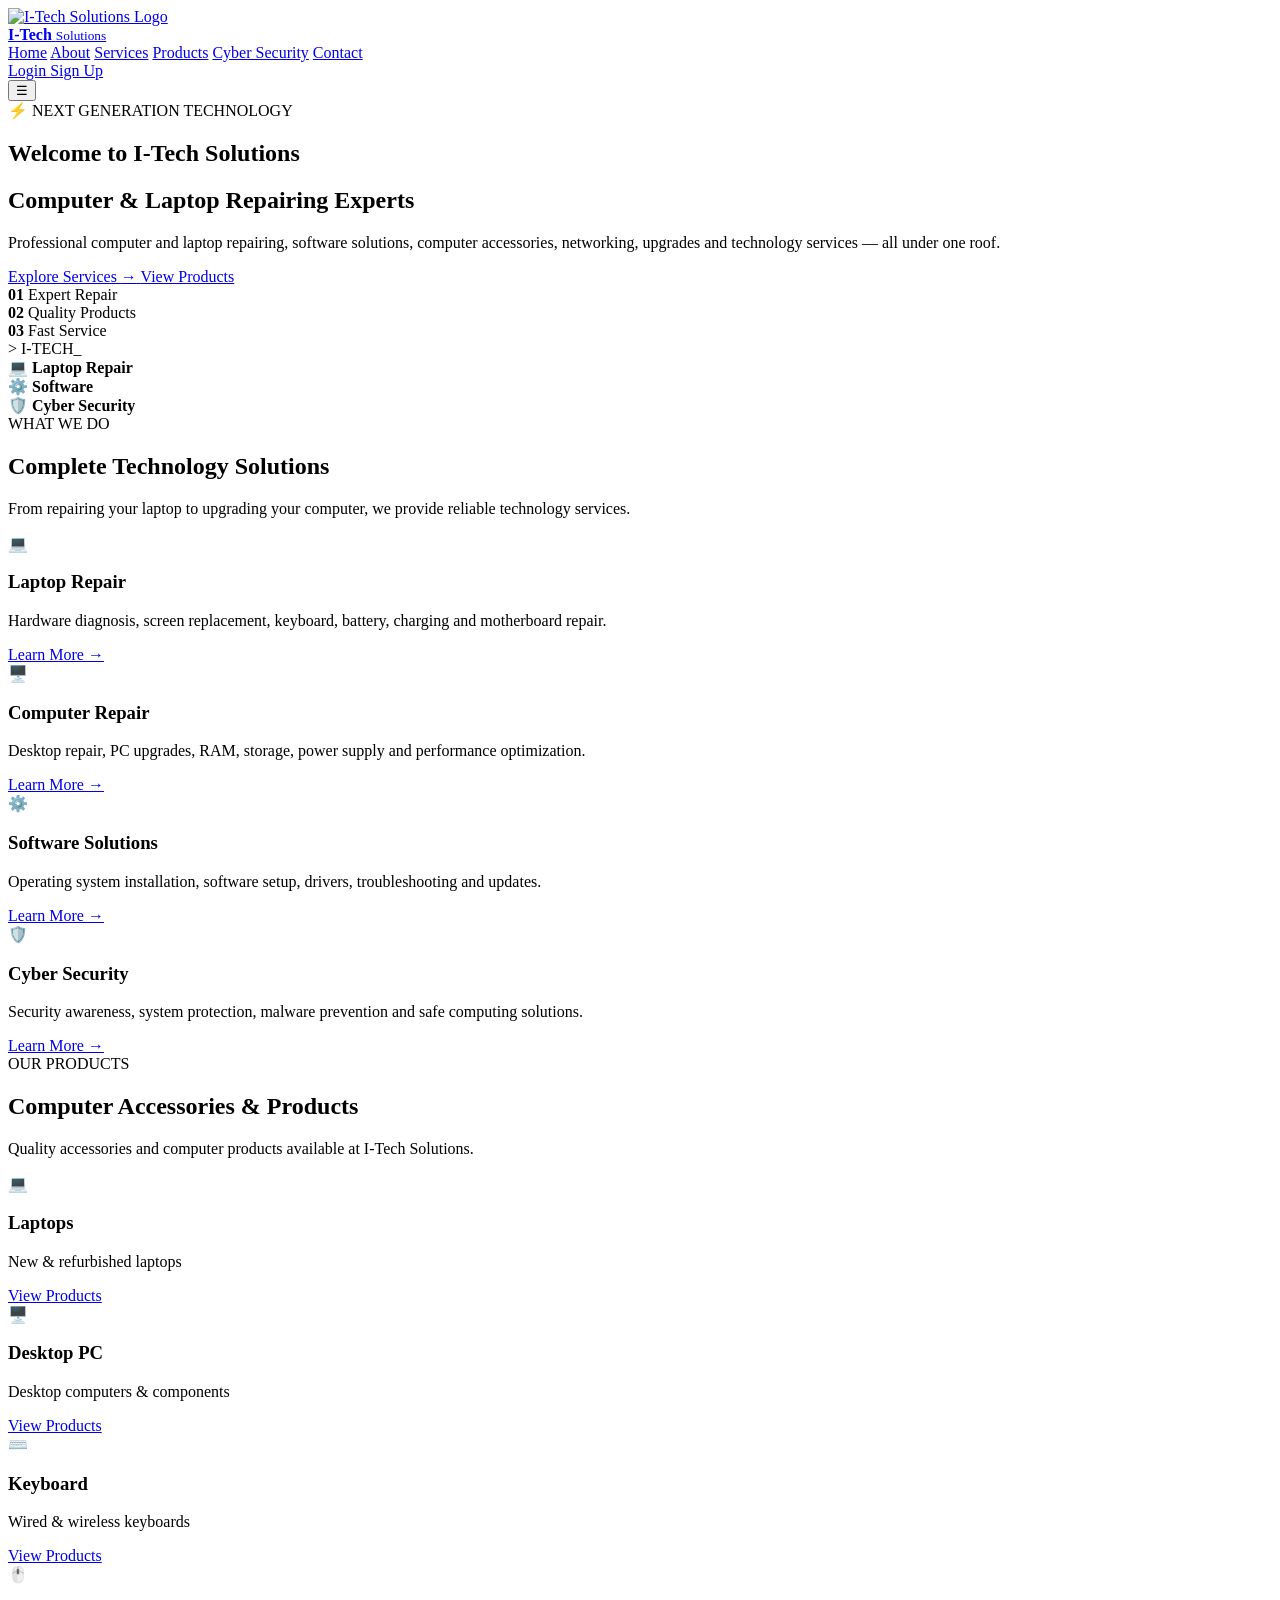
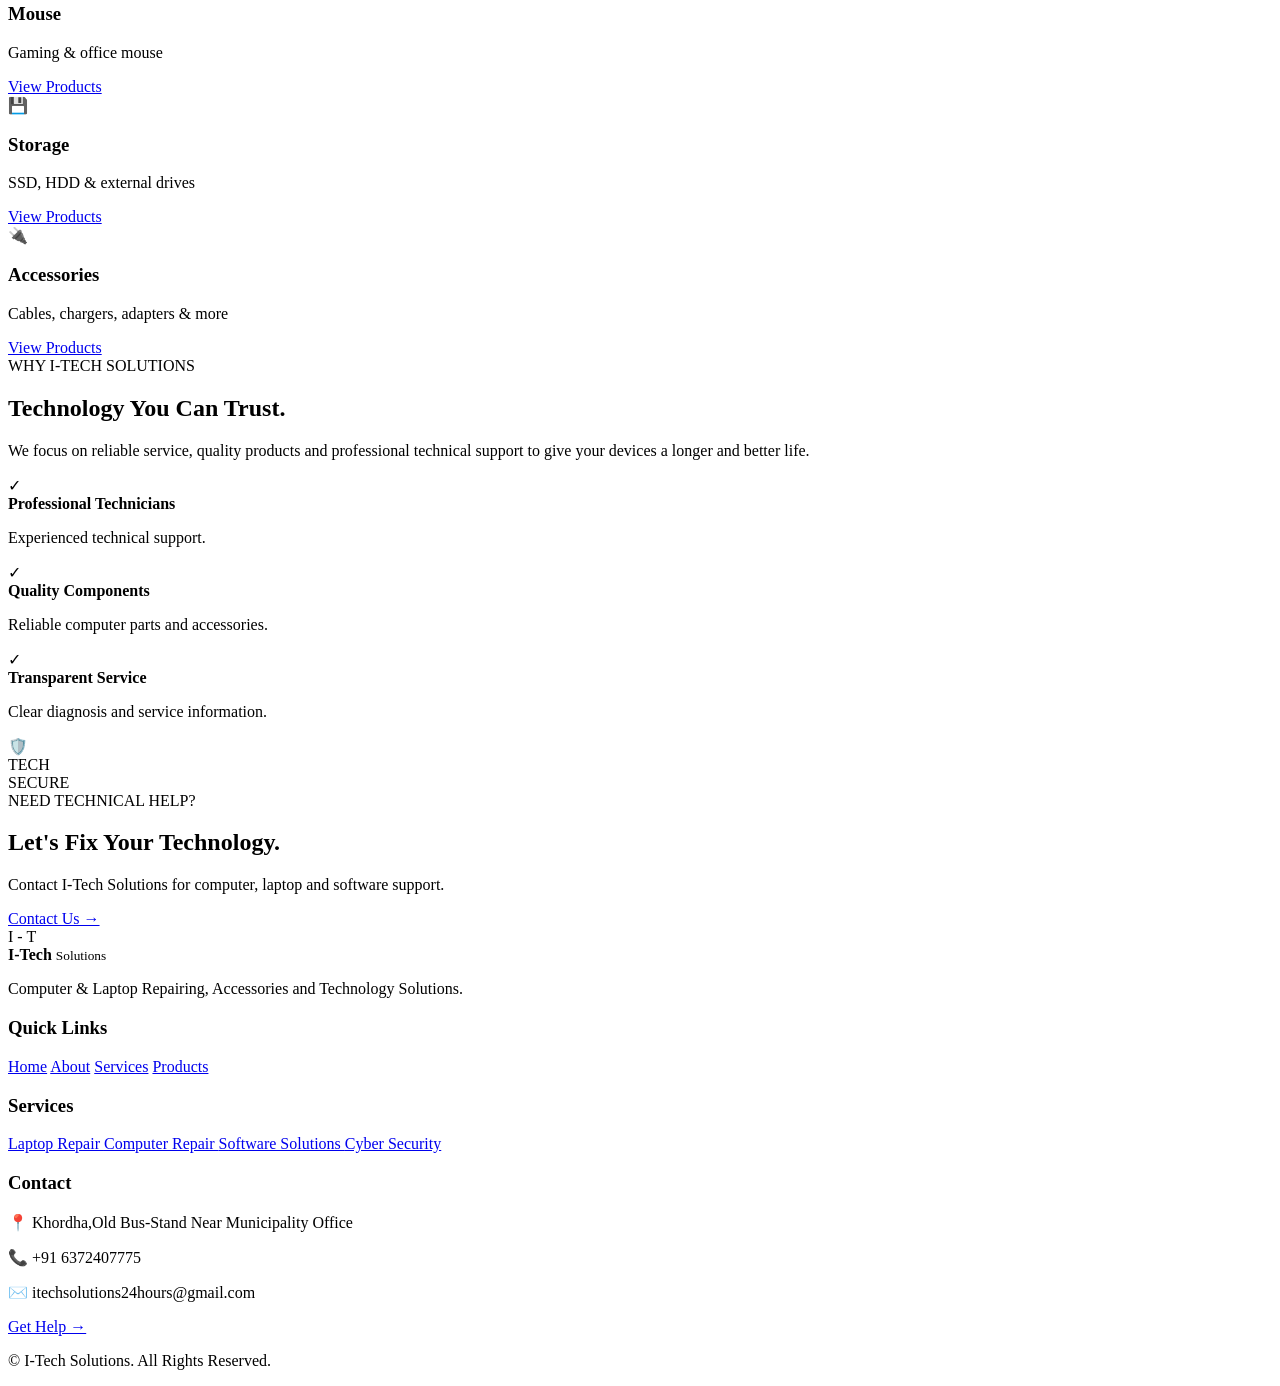
==== index.html @ ebfcdf8b "Added index.html" ====
<!DOCTYPE html>
<html lang="en">
<head>
    <meta charset="UTF-8">
    <meta name="viewport" content="width=device-width, initial-scale=1.0">

    <title>I-Tech Solutions | Computer & Laptop Repair</title>

    <meta name="description"
        content="I-Tech Solutions - Computer and Laptop Repairing, Accessories, Software Solutions and Technology Services.">

    <link rel="stylesheet" href="css/style.css">

    <!-- Google Font -->
    <link rel="preconnect" href="https://fonts.googleapis.com">
    <link rel="preconnect" href="https://fonts.gstatic.com" crossorigin>
    <link
        href="https://fonts.googleapis.com/css2?family=Orbitron:wght@400;500;600;700;800&family=Poppins:wght@300;400;500;600;700&display=swap"
        rel="stylesheet">
</head>

<body>

    <!-- ===============================
         TECHNOLOGY BACKGROUND
    ================================== -->

    <div class="tech-background">

        <div class="grid-lines"></div>

        <div class="glow glow-1"></div>
        <div class="glow glow-2"></div>

        <div class="particles">
            <span></span>
            <span></span>
            <span></span>
            <span></span>
            <span></span>
            <span></span>
            <span></span>
            <span></span>
            <span></span>
            <span></span>
        </div>

    </div>


    <!-- ===============================
         HEADER / NAVIGATION
    ================================== -->

    <header class="header">

        <div class="container nav-container">

            <!-- 3D LOGO -->

            <a href="index.html" class="logo">

                <div class="logo-3d">
                  <img src="images/I-Tech_fass-removebg-preview.png" alt="I-Tech Solutions Logo" class="logo-3d">  
                </div>

                <div class="logo-text">
                    <strong>I-Tech</strong>
                    <small>Solutions</small>
                </div>

            </a>


            <!-- NAVIGATION -->

            <nav class="navbar">

<a href="pages/index.html">Home</a>

<a href="pages/about.html">About</a>

<a href="pages/services.html">Services</a>

<a href="pages/products.html">Products</a>

<a href="pages/cyber-security.html">Cyber Security</a>

<a href="pages/contact.html">Contact</a>

            </nav>


            <!-- AUTH BUTTONS -->

            <div class="auth-buttons">

                <a href="pages/login.html" class="login-btn">
                    Login
                </a>

                <a href="pages/signup.html" class="signup-btn">
                    Sign Up
                </a>

            </div>


            <!-- MOBILE MENU -->

            <button class="menu-toggle" id="menuToggle">
                ☰
            </button>

        </div>

    </header>


    <!-- ===============================
         HERO SECTION
    ================================== -->

    <main>

        <section class="hero">

            <div class="container hero-content">

                <div class="hero-text">

                    <div class="technology-badge">
                        ⚡ NEXT GENERATION TECHNOLOGY
                    </div>

                    <h1>
                        Welcome to
                        <span>I-Tech Solutions</span>
                    </h1>

                    <h2>
                        Computer & Laptop
                        <strong>Repairing Experts</strong>
                    </h2>

                    <p>
                        Professional computer and laptop repairing,
                        software solutions, computer accessories,
                        networking, upgrades and technology services
                        — all under one roof.
                    </p>


                    <!-- HERO BUTTONS -->

                    <div class="hero-buttons">

                        <a href="services.html" class="primary-btn">
                            Explore Services
                            <span>→</span>
                        </a>

                        <a href="products.html" class="secondary-btn">
                            View Products
                        </a>

                    </div>


                    <!-- QUICK INFO -->

                    <div class="hero-info">

                        <div class="info-item">
                            <strong>01</strong>
                            <span>Expert Repair</span>
                        </div>

                        <div class="info-item">
                            <strong>02</strong>
                            <span>Quality Products</span>
                        </div>

                        <div class="info-item">
                            <strong>03</strong>
                            <span>Fast Service</span>
                        </div>

                    </div>

                </div>


                <!-- TECHNOLOGY VISUAL -->

                <div class="hero-visual">

                    <div class="tech-orbit orbit-1"></div>

                    <div class="tech-orbit orbit-2"></div>

                    <div class="tech-orbit orbit-3"></div>


                    <div class="computer-core">

                        <div class="screen">

                            <div class="screen-header">
                                <span></span>
                                <span></span>
                                <span></span>
                            </div>

                            <div class="screen-content">

                                <div class="code-line"></div>
                                <div class="code-line short"></div>
                                <div class="code-line"></div>
                                <div class="code-line medium"></div>

                                <div class="terminal-symbol">
                                    &gt; I-TECH_
                                </div>

                            </div>

                        </div>

                        <div class="computer-stand"></div>

                        <div class="computer-base"></div>

                    </div>


                    <!-- FLOATING TECH CARDS -->

                    <div class="floating-card card-1">
                        <span>💻</span>
                        <strong>Laptop Repair</strong>
                    </div>

                    <div class="floating-card card-2">
                        <span>⚙️</span>
                        <strong>Software</strong>
                    </div>

                    <div class="floating-card card-3">
                        <span>🛡️</span>
                        <strong>Cyber Security</strong>
                    </div>

                </div>

            </div>

        </section>


        <!-- ===============================
             SERVICES PREVIEW
        ================================== -->

        <section class="services-preview">

            <div class="container">

                <div class="section-heading">

                    <span>WHAT WE DO</span>

                    <h2>
                        Complete Technology
                        <strong>Solutions</strong>
                    </h2>

                    <p>
                        From repairing your laptop to upgrading your
                        computer, we provide reliable technology services.
                    </p>

                </div>


                <div class="service-grid">


                    <!-- SERVICE 1 -->

                    <div class="service-card">

                        <div class="service-icon">
                            💻
                        </div>

                        <h3>
                            Laptop Repair
                        </h3>

                        <p>
                            Hardware diagnosis, screen replacement,
                            keyboard, battery, charging and motherboard
                            repair.
                        </p>

                        <a href="services.html">
                            Learn More →
                        </a>

                    </div>


                    <!-- SERVICE 2 -->

                    <div class="service-card">

                        <div class="service-icon">
                            🖥️
                        </div>

                        <h3>
                            Computer Repair
                        </h3>

                        <p>
                            Desktop repair, PC upgrades, RAM,
                            storage, power supply and performance
                            optimization.
                        </p>

                        <a href="services.html">
                            Learn More →
                        </a>

                    </div>


                    <!-- SERVICE 3 -->

                    <div class="service-card">

                        <div class="service-icon">
                            ⚙️
                        </div>

                        <h3>
                            Software Solutions
                        </h3>

                        <p>
                            Operating system installation, software
                            setup, drivers, troubleshooting and updates.
                        </p>

                        <a href="services.html">
                            Learn More →
                        </a>

                    </div>


                    <!-- SERVICE 4 -->

                    <div class="service-card">

                        <div class="service-icon">
                            🛡️
                        </div>

                        <h3>
                            Cyber Security
                        </h3>

                        <p>
                            Security awareness, system protection,
                            malware prevention and safe computing
                            solutions.
                        </p>

                        <a href="cyber-security.html">
                            Learn More →
                        </a>

                    </div>

                </div>

            </div>

        </section>


        <!-- ===============================
             PRODUCTS PREVIEW
        ================================== -->

        <section class="products-preview">

            <div class="container">

                <div class="section-heading">

                    <span>OUR PRODUCTS</span>

                    <h2>
                        Computer Accessories &
                        <strong>Products</strong>
                    </h2>

                    <p>
                        Quality accessories and computer products
                        available at I-Tech Solutions.
                    </p>

                </div>


                <div class="product-grid">


                    <div class="product-card">

                        <div class="product-image">
                            💻
                        </div>

                        <h3>Laptops</h3>

                        <p>
                            New & refurbished laptops
                        </p>

                        <a href="products.html">
                            View Products
                        </a>

                    </div>


                    <div class="product-card">

                        <div class="product-image">
                            🖥️
                        </div>

                        <h3>Desktop PC</h3>

                        <p>
                            Desktop computers & components
                        </p>

                        <a href="products.html">
                            View Products
                        </a>

                    </div>


                    <div class="product-card">

                        <div class="product-image">
                            ⌨️
                        </div>

                        <h3>Keyboard</h3>

                        <p>
                            Wired & wireless keyboards
                        </p>

                        <a href="products.html">
                            View Products
                        </a>

                    </div>


                    <div class="product-card">

                        <div class="product-image">
                            🖱️
                        </div>

                        <h3>Mouse</h3>

                        <p>
                            Gaming & office mouse
                        </p>

                        <a href="products.html">
                            View Products
                        </a>

                    </div>


                    <div class="product-card">

                        <div class="product-image">
                            💾
                        </div>

                        <h3>Storage</h3>

                        <p>
                            SSD, HDD & external drives
                        </p>

                        <a href="products.html">
                            View Products
                        </a>

                    </div>


                    <div class="product-card">

                        <div class="product-image">
                            🔌
                        </div>

                        <h3>Accessories</h3>

                        <p>
                            Cables, chargers, adapters & more
                        </p>

                        <a href="products.html">
                            View Products
                        </a>

                    </div>

                </div>

            </div>

        </section>


        <!-- ===============================
             WHY CHOOSE US
        ================================== -->

        <section class="why-us">

            <div class="container why-container">

                <div class="why-text">

                    <span class="section-label">
                        WHY I-TECH SOLUTIONS
                    </span>

                    <h2>
                        Technology You Can
                        <strong>Trust.</strong>
                    </h2>

                    <p>
                        We focus on reliable service, quality products
                        and professional technical support to give your
                        devices a longer and better life.
                    </p>

                    <div class="feature-list">

                        <div class="feature">
                            <span>✓</span>
                            <div>
                                <strong>Professional Technicians</strong>
                                <p>
                                    Experienced technical support.
                                </p>
                            </div>
                        </div>

                        <div class="feature">
                            <span>✓</span>
                            <div>
                                <strong>Quality Components</strong>
                                <p>
                                    Reliable computer parts and accessories.
                                </p>
                            </div>
                        </div>

                        <div class="feature">
                            <span>✓</span>
                            <div>
                                <strong>Transparent Service</strong>
                                <p>
                                    Clear diagnosis and service information.
                                </p>
                            </div>
                        </div>

                    </div>

                </div>


                <div class="why-visual">

                    <div class="security-circle">

                        <div class="security-icon">
                            🛡️
                        </div>

                        <span>
                            TECH<br>
                            SECURE
                        </span>

                    </div>

                </div>

            </div>

        </section>


        <!-- ===============================
             CALL TO ACTION
        ================================== -->

        <section class="cta">

            <div class="container cta-content">

                <div>

                    <span>
                        NEED TECHNICAL HELP?
                    </span>

                    <h2>
                        Let's Fix Your
                        <strong>Technology.</strong>
                    </h2>

                    <p>
                        Contact I-Tech Solutions for computer,
                        laptop and software support.
                    </p>

                </div>

                <a href="contact.html" class="primary-btn">
                    Contact Us →
                </a>

            </div>

        </section>

    </main>


    <!-- ===============================
         FOOTER
    ================================== -->

    <footer class="footer">

        <div class="container footer-grid">


            <!-- COMPANY -->

            <div class="footer-column">

                <div class="footer-logo">

                    <div class="logo-3d">
                        <span>I</span>
                        <span>-</span>
                        <span>T</span>
                    </div>

                    <div>
                        <strong>I-Tech</strong>
                        <small>Solutions</small>
                    </div>

                </div>

                <p>
                    Computer & Laptop Repairing,
                    Accessories and Technology Solutions.
                </p>

            </div>


            <!-- QUICK LINKS -->

            <div class="footer-column">

                <h3>Quick Links</h3>

                <a href="index.html">Home</a>
                <a href="about.html">About</a>
                <a href="services.html">Services</a>
                <a href="products.html">Products</a>

            </div>


            <!-- SERVICES -->

            <div class="footer-column">

                <h3>Services</h3>

                <a href="services.html">
                    Laptop Repair
                </a>

                <a href="services.html">
                    Computer Repair
                </a>

                <a href="services.html">
                    Software Solutions
                </a>

                <a href="cyber-security.html">
                    Cyber Security
                </a>

            </div>


            <!-- CONTACT -->

            <div class="footer-column">

                <h3>Contact</h3>

                <p>📍 Khordha,Old Bus-Stand Near Municipality Office</p>

                <p>📞 +91 6372407775</p>

                <p>✉️ itechsolutions24hours@gmail.com</p>

                <a href="contact.html">
                    Get Help →
                </a>

            </div>

        </div>


        <div class="footer-bottom">

            <p>
                © <span id="currentYear"></span>
                I-Tech Solutions. All Rights Reserved.
            </p>

        </div>

    </footer>


    <!-- JAVASCRIPT -->

    <script src="js/script.js"></script>

</body>
</html>
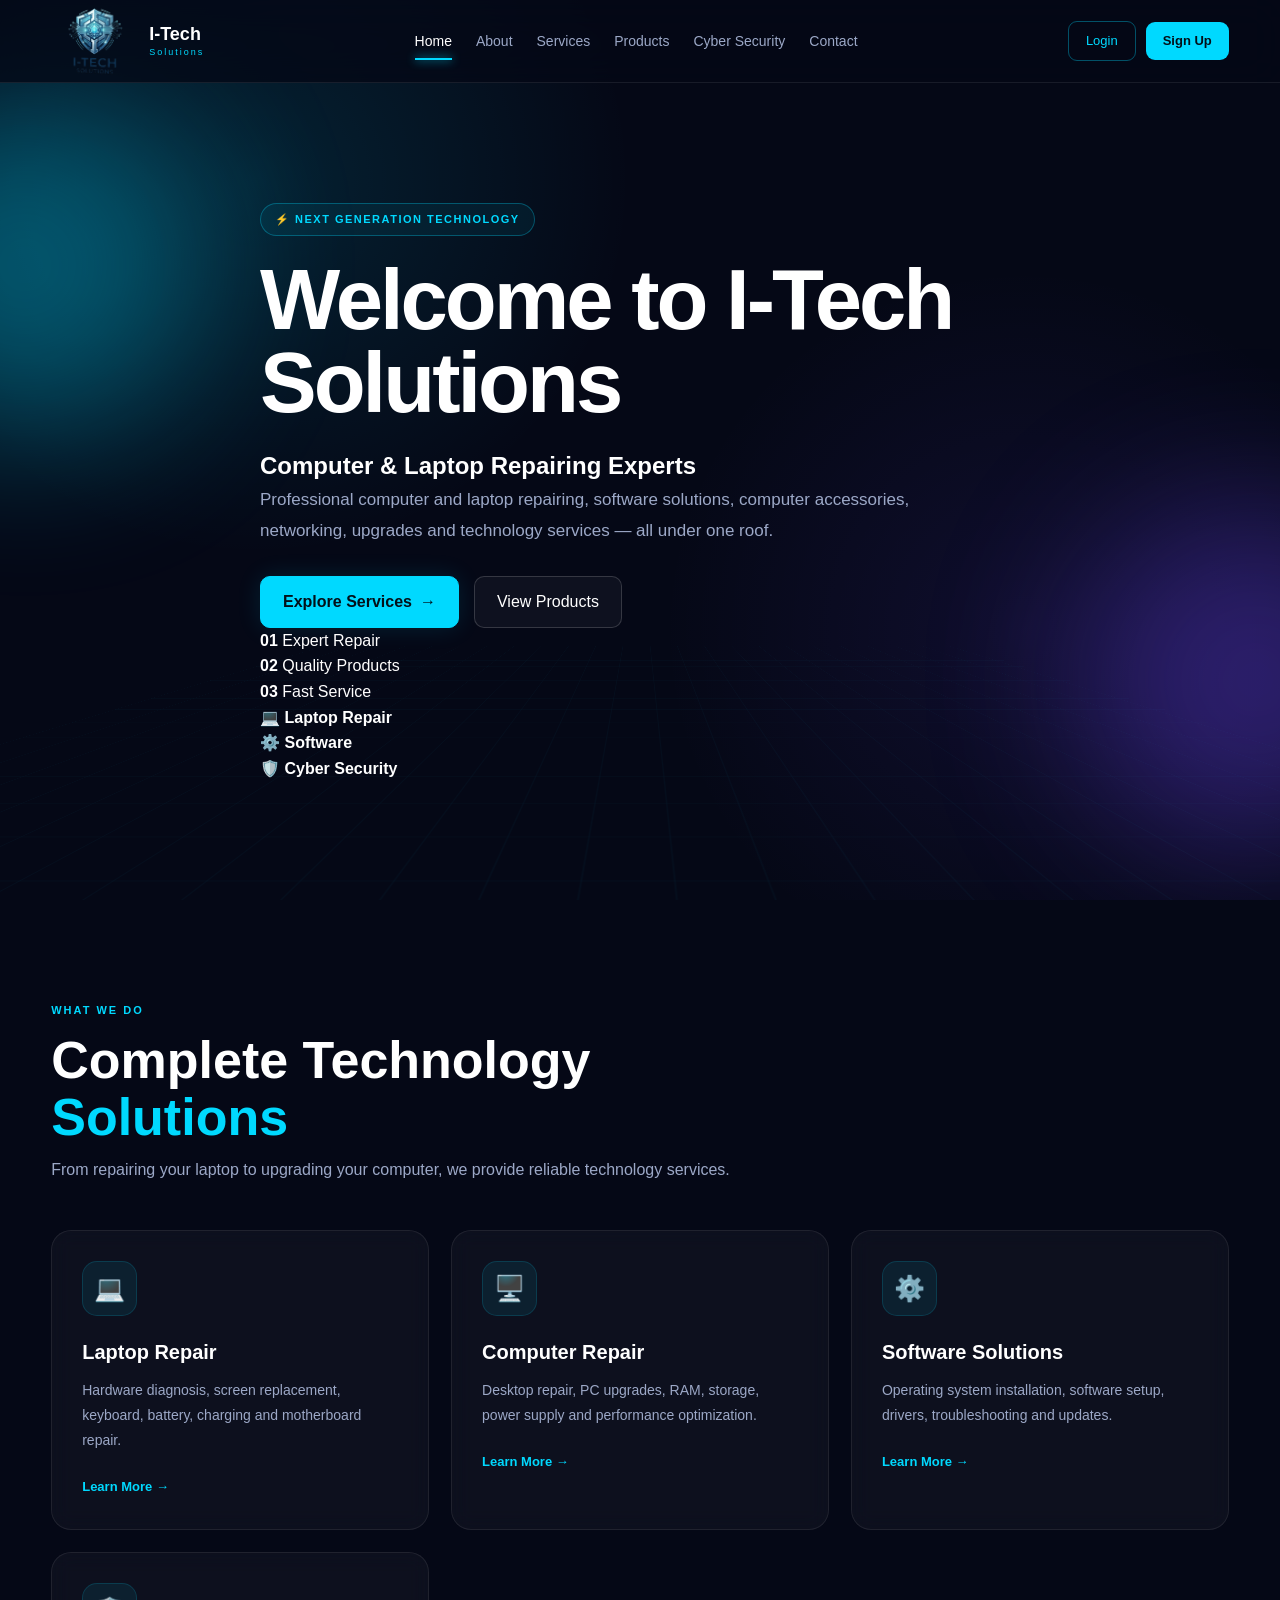
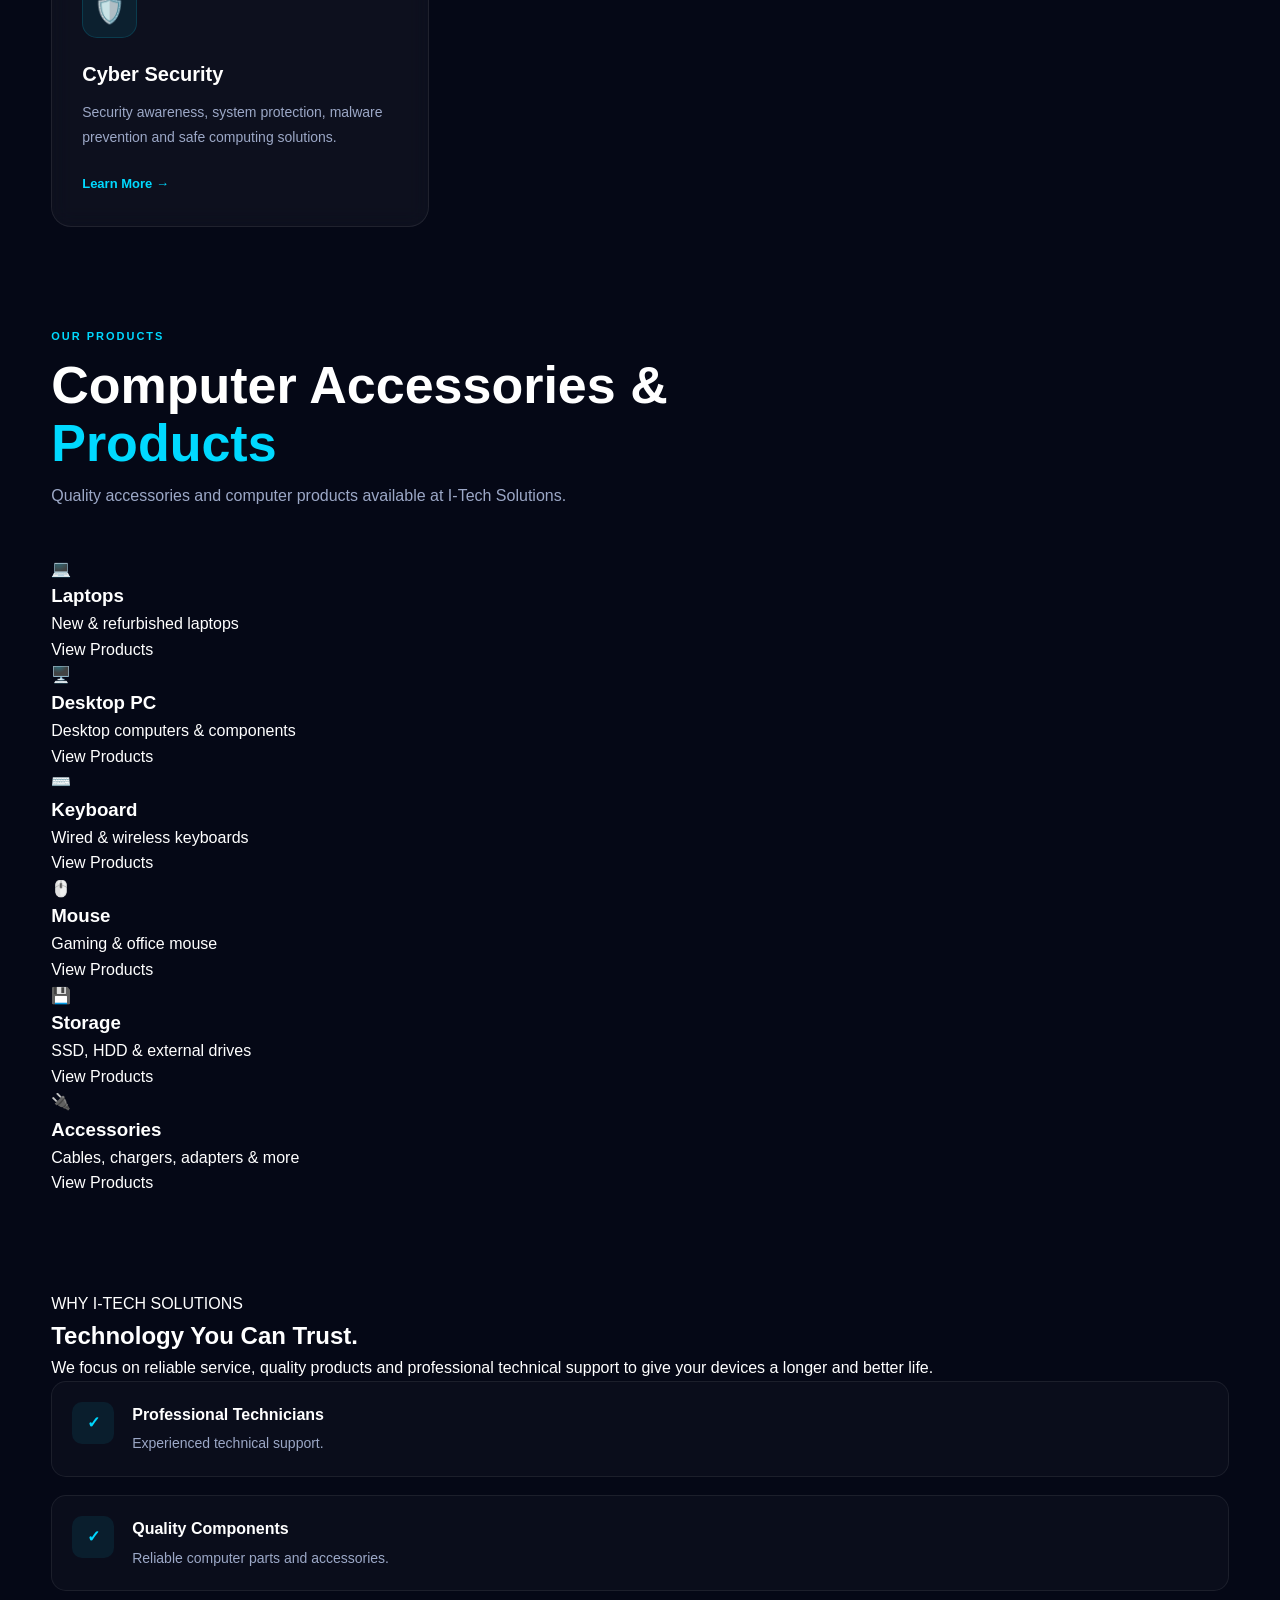
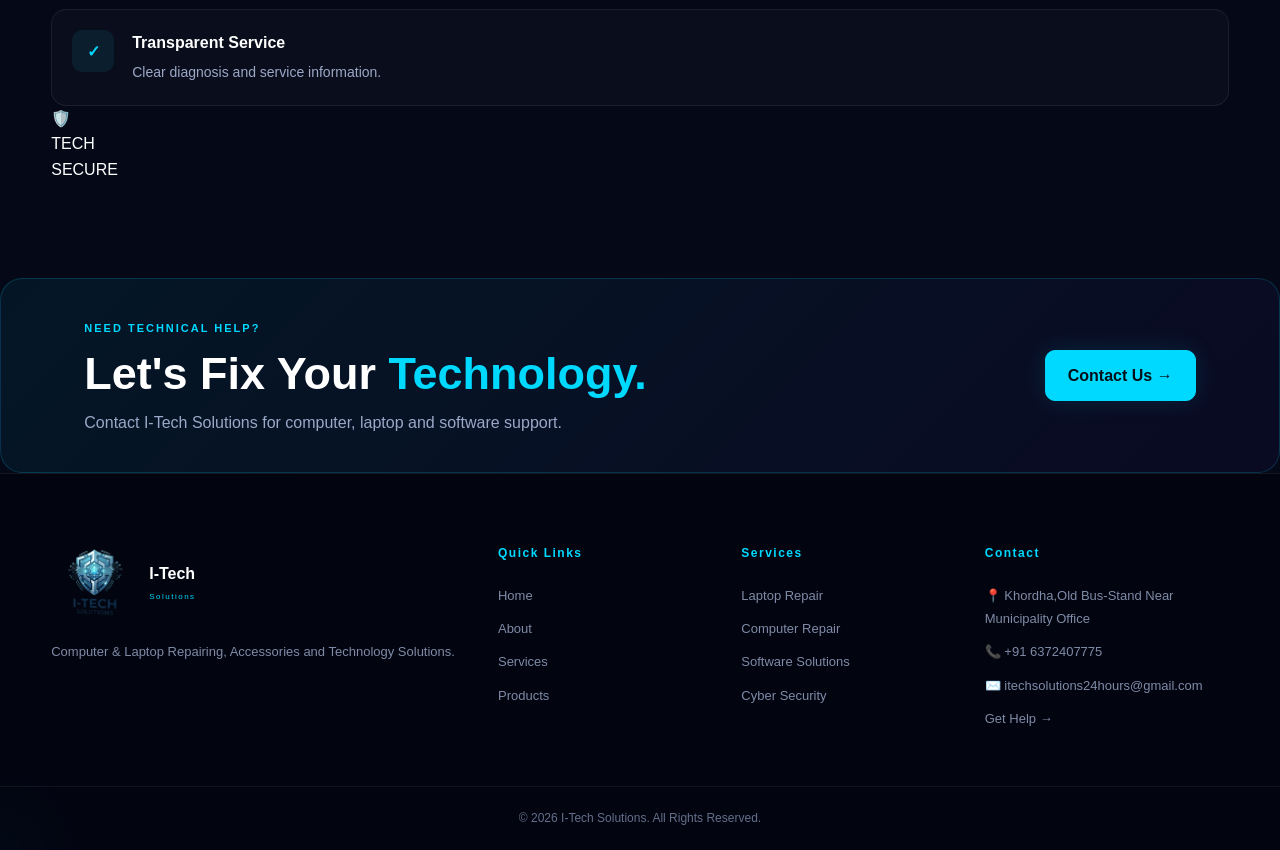
==== commit 57267b44: "Add files via upload" ====
--- a/index.html
+++ b/index.html
@@ -155,12 +155,12 @@
 
                     <div class="hero-buttons">
 
-                        <a href="services.html" class="primary-btn">
+                        <a href="pages/services.html" class="primary-btn">
                             Explore Services
                             <span>→</span>
                         </a>
 
-                        <a href="products.html" class="secondary-btn">
+                        <a href="pages/products.html" class="secondary-btn">
                             View Products
                         </a>
 
@@ -220,7 +220,6 @@
                                 <div class="code-line medium"></div>
 
                                 <div class="terminal-symbol">
-                                    &gt; I-TECH_
                                 </div>
 
                             </div>
@@ -304,7 +303,7 @@
                             repair.
                         </p>
 
-                        <a href="services.html">
+                        <a href="pages/services.html">
                             Learn More →
                         </a>
 
@@ -329,7 +328,7 @@
                             optimization.
                         </p>
 
-                        <a href="services.html">
+                        <a href="pages/services.html">
                             Learn More →
                         </a>
 
@@ -353,7 +352,7 @@
                             setup, drivers, troubleshooting and updates.
                         </p>
 
-                        <a href="services.html">
+                        <a href="pages/services.html">
                             Learn More →
                         </a>
 
@@ -378,7 +377,7 @@
                             solutions.
                         </p>
 
-                        <a href="cyber-security.html">
+                        <a href="pages/cyber-security.html">
                             Learn More →
                         </a>
 
@@ -416,7 +415,7 @@
                 </div>
 
 
-                <div class="product-grid">
+                <div class="pages/product-grid">
 
 
                     <div class="product-card">
@@ -431,7 +430,7 @@
                             New & refurbished laptops
                         </p>
 
-                        <a href="products.html">
+                        <a href="pages/products.html">
                             View Products
                         </a>
 
@@ -450,7 +449,7 @@
                             Desktop computers & components
                         </p>
 
-                        <a href="products.html">
+                        <a href="pages/products.html">
                             View Products
                         </a>
 
@@ -469,7 +468,7 @@
                             Wired & wireless keyboards
                         </p>
 
-                        <a href="products.html">
+                        <a href="pages/products.html">
                             View Products
                         </a>
 
@@ -488,7 +487,7 @@
                             Gaming & office mouse
                         </p>
 
-                        <a href="products.html">
+                        <a href="pages/products.html">
                             View Products
                         </a>
 
@@ -507,7 +506,7 @@
                             SSD, HDD & external drives
                         </p>
 
-                        <a href="products.html">
+                        <a href="pages/products.html">
                             View Products
                         </a>
 
@@ -526,7 +525,7 @@
                             Cables, chargers, adapters & more
                         </p>
 
-                        <a href="products.html">
+                        <a href="pages/products.html">
                             View Products
                         </a>
 
@@ -649,7 +648,7 @@
 
                 </div>
 
-                <a href="contact.html" class="primary-btn">
+                <a href="pages/contact.html" class="primary-btn">
                     Contact Us →
                 </a>
 
@@ -676,9 +675,7 @@
                 <div class="footer-logo">
 
                     <div class="logo-3d">
-                        <span>I</span>
-                        <span>-</span>
-                        <span>T</span>
+                      <img src="images/I-Tech_fass-removebg-preview.png" alt="I-Tech Solutions Logo" class="logo-3d">
                     </div>
 
                     <div>
@@ -703,9 +700,9 @@
                 <h3>Quick Links</h3>
 
                 <a href="index.html">Home</a>
-                <a href="about.html">About</a>
-                <a href="services.html">Services</a>
-                <a href="products.html">Products</a>
+                <a href="pages/about.html">About</a>
+                <a href="pages/services.html">Services</a>
+                <a href="pages/products.html">Products</a>
 
             </div>
 
@@ -716,19 +713,19 @@
 
                 <h3>Services</h3>
 
-                <a href="services.html">
+                <a href="pages/services.html">
                     Laptop Repair
                 </a>
 
-                <a href="services.html">
+                <a href="pages/services.html">
                     Computer Repair
                 </a>
 
-                <a href="services.html">
+                <a href="pages/services.html">
                     Software Solutions
                 </a>
 
-                <a href="cyber-security.html">
+                <a href="pages/cyber-security.html">
                     Cyber Security
                 </a>
 
@@ -747,7 +744,7 @@
 
                 <p>✉️ itechsolutions24hours@gmail.com</p>
 
-                <a href="contact.html">
+                <a href="pages/contact.html">
                     Get Help →
                 </a>
 
--- a/css/style.css
+++ b/css/style.css
@@ -0,0 +1,1547 @@
+/* =====================================================
+   I-TECH SOLUTIONS
+   FINAL WEBSITE CSS
+===================================================== */
+
+
+/* =====================================================
+   RESET
+===================================================== */
+
+* {
+    margin: 0;
+    padding: 0;
+    box-sizing: border-box;
+}
+
+
+html {
+    scroll-behavior: smooth;
+}
+
+
+body {
+    font-family:
+        Arial,
+        Helvetica,
+        sans-serif;
+
+    background: #050816;
+
+    color: #ffffff;
+
+    line-height: 1.6;
+
+    overflow-x: hidden;
+}
+
+
+a {
+    color: inherit;
+
+    text-decoration: none;
+}
+
+
+button,
+input,
+textarea,
+select {
+    font: inherit;
+}
+
+
+img {
+    max-width: 100%;
+
+    display: block;
+}
+
+
+
+/* =====================================================
+   CONTAINER
+===================================================== */
+
+.container {
+    width: min(1180px, 92%);
+
+    margin: auto;
+}
+
+
+
+/* =====================================================
+   TECHNOLOGY BACKGROUND
+===================================================== */
+
+.tech-background {
+    position: fixed;
+
+    inset: 0;
+
+    z-index: -10;
+
+    overflow: hidden;
+
+    background:
+        radial-gradient(
+            circle at 20% 20%,
+            rgba(0, 217, 255, .12),
+            transparent 30%
+        ),
+        radial-gradient(
+            circle at 80% 70%,
+            rgba(110, 70, 255, .10),
+            transparent 30%
+        ),
+        #050816;
+}
+
+
+.grid-lines {
+    position: absolute;
+
+    inset: 0;
+
+    opacity: .15;
+
+    background-image:
+        linear-gradient(
+            rgba(0, 217, 255, .18) 1px,
+            transparent 1px
+        ),
+        linear-gradient(
+            90deg,
+            rgba(0, 217, 255, .18) 1px,
+            transparent 1px
+        );
+
+    background-size:
+        55px 55px;
+
+    transform:
+        perspective(500px)
+        rotateX(55deg)
+        scale(1.8);
+
+    transform-origin:
+        center bottom;
+
+    animation:
+        gridMove 15s linear infinite;
+}
+
+
+@keyframes gridMove {
+
+    from {
+        background-position:
+            0 0,
+            0 0;
+    }
+
+    to {
+        background-position:
+            0 55px,
+            55px 0;
+    }
+
+}
+
+
+.glow {
+    position: absolute;
+
+    width: 350px;
+
+    height: 350px;
+
+    border-radius: 50%;
+
+    filter: blur(80px);
+
+    opacity: .35;
+
+    animation:
+        floatingGlow 8s ease-in-out infinite alternate;
+}
+
+
+.glow-1 {
+    background: #00d9ff;
+
+    top: 10%;
+
+    left: -150px;
+}
+
+
+.glow-2 {
+    background: #7047ff;
+
+    right: -150px;
+
+    bottom: 5%;
+
+    animation-delay: 2s;
+}
+
+
+@keyframes floatingGlow {
+
+    from {
+        transform:
+            translateY(0)
+            scale(1);
+    }
+
+    to {
+        transform:
+            translateY(50px)
+            scale(1.15);
+    }
+
+}
+
+
+
+/* =====================================================
+   HEADER
+===================================================== */
+
+.header {
+    position: sticky;
+
+    top: 0;
+
+    z-index: 1000;
+
+    border-bottom:
+        1px solid
+        rgba(255,255,255,.08);
+
+    background:
+        rgba(5,8,22,.78);
+
+    backdrop-filter:
+        blur(18px);
+
+    -webkit-backdrop-filter:
+        blur(18px);
+}
+
+
+.nav-container {
+    min-height: 82px;
+
+    display: flex;
+
+    align-items: center;
+
+    justify-content: space-between;
+
+    gap: 25px;
+}
+
+
+
+/* =====================================================
+   LOGO
+===================================================== */
+
+.logo {
+    display: flex;
+
+    align-items: center;
+
+    gap: 12px;
+
+    flex-shrink: 0;
+}
+
+
+.logo-3d {
+    display: flex;
+
+    align-items: center;
+
+    gap: 1px;
+
+    font-size: 30px;
+
+    font-weight: 900;
+
+    letter-spacing: -4px;
+
+    color: #00d9ff;
+
+    text-shadow:
+        0 0 8px rgba(0,217,255,.8),
+        0 0 25px rgba(0,217,255,.45);
+
+    transform:
+        perspective(300px)
+        rotateY(-12deg);
+
+    animation:
+        logoFloat 4s ease-in-out infinite;
+}
+
+
+.logo-3d span {
+    display: inline-block;
+}
+
+
+@keyframes logoFloat {
+
+    0%,
+    100% {
+        transform:
+            perspective(300px)
+            rotateY(-12deg)
+            translateY(0);
+    }
+
+    50% {
+        transform:
+            perspective(300px)
+            rotateY(12deg)
+            translateY(-4px);
+    }
+
+}
+
+
+.logo-text {
+    display: flex;
+
+    flex-direction: column;
+
+    line-height: 1;
+}
+
+
+.logo-text strong {
+    font-size: 18px;
+}
+
+
+.logo-text small {
+    margin-top: 5px;
+
+    font-size: 9px;
+
+    letter-spacing: 2px;
+
+    color: #00d9ff;
+}
+
+
+
+/* =====================================================
+   NAVBAR
+===================================================== */
+
+.navbar {
+    display: flex;
+
+    align-items: center;
+
+    gap: 24px;
+}
+
+
+.navbar a {
+    position: relative;
+
+    color: #9ca8c7;
+
+    font-size: 14px;
+
+    transition:
+        color .3s ease;
+}
+
+
+.navbar a::after {
+    content: "";
+
+    position: absolute;
+
+    left: 0;
+
+    bottom: -8px;
+
+    width: 0;
+
+    height: 2px;
+
+    background: #00d9ff;
+
+    box-shadow:
+        0 0 10px #00d9ff;
+
+    transition:
+        width .3s ease;
+}
+
+
+.navbar a:hover,
+.navbar a.active {
+    color: #ffffff;
+}
+
+
+.navbar a:hover::after,
+.navbar a.active::after {
+    width: 100%;
+}
+
+
+
+/* =====================================================
+   AUTH BUTTONS
+===================================================== */
+
+.auth-buttons {
+    display: flex;
+
+    align-items: center;
+
+    gap: 10px;
+}
+
+
+.login-btn,
+.signup-btn {
+    padding: 9px 17px;
+
+    border-radius: 9px;
+
+    font-size: 13px;
+
+    transition:
+        .3s ease;
+}
+
+
+.login-btn {
+    border:
+        1px solid
+        rgba(0,217,255,.35);
+
+    color: #00d9ff;
+}
+
+
+.login-btn:hover {
+    background:
+        rgba(0,217,255,.08);
+
+    transform:
+        translateY(-2px);
+}
+
+
+.signup-btn {
+    background:
+        #00d9ff;
+
+    color: #031019;
+
+    font-weight: 700;
+}
+
+
+.signup-btn:hover {
+    box-shadow:
+        0 0 25px
+        rgba(0,217,255,.35);
+
+    transform:
+        translateY(-2px);
+}
+
+
+
+/* =====================================================
+   MOBILE MENU
+===================================================== */
+
+.menu-toggle {
+    display: none;
+
+    border: 0;
+
+    background: transparent;
+
+    color: #ffffff;
+
+    font-size: 28px;
+
+    cursor: pointer;
+}
+
+
+
+/* =====================================================
+   HERO
+===================================================== */
+
+.hero,
+.page-hero {
+    position: relative;
+}
+
+
+.hero {
+    min-height:
+        calc(100vh - 82px);
+
+    display: flex;
+
+    align-items: center;
+
+    padding: 80px 0;
+}
+
+
+.hero-content {
+    max-width: 760px;
+}
+
+
+.technology-badge {
+    display: inline-flex;
+
+    align-items: center;
+
+    padding: 7px 14px;
+
+    border:
+        1px solid
+        rgba(0,217,255,.3);
+
+    border-radius: 50px;
+
+    background:
+        rgba(0,217,255,.06);
+
+    color: #00d9ff;
+
+    font-size: 11px;
+
+    font-weight: 700;
+
+    letter-spacing: 1.5px;
+}
+
+
+.hero h1 {
+    margin: 22px 0;
+
+    font-size:
+        clamp(45px, 7vw, 85px);
+
+    line-height: .98;
+
+    letter-spacing: -3px;
+}
+
+
+.hero h1 strong {
+    color: #00d9ff;
+
+    text-shadow:
+        0 0 35px
+        rgba(0,217,255,.3);
+}
+
+
+.hero p {
+    max-width: 680px;
+
+    color: #9ca8c7;
+
+    font-size: 17px;
+
+    line-height: 1.8;
+}
+
+
+.hero-buttons {
+    display: flex;
+
+    align-items: center;
+
+    gap: 15px;
+
+    flex-wrap: wrap;
+
+    margin-top: 30px;
+}
+
+
+
+/* =====================================================
+   BUTTONS
+===================================================== */
+
+.primary-btn,
+.secondary-btn {
+    display: inline-flex;
+
+    align-items: center;
+
+    justify-content: center;
+
+    gap: 8px;
+
+    min-height: 48px;
+
+    padding: 12px 22px;
+
+    border-radius: 10px;
+
+    cursor: pointer;
+
+    transition:
+        .3s ease;
+}
+
+
+.primary-btn {
+    border:
+        1px solid
+        #00d9ff;
+
+    background:
+        #00d9ff;
+
+    color: #031019;
+
+    font-weight: 800;
+
+    box-shadow:
+        0 0 25px
+        rgba(0,217,255,.12);
+}
+
+
+.primary-btn:hover {
+    transform:
+        translateY(-3px);
+
+    box-shadow:
+        0 10px 35px
+        rgba(0,217,255,.22);
+}
+
+
+.secondary-btn {
+    border:
+        1px solid
+        rgba(255,255,255,.16);
+
+    background:
+        rgba(255,255,255,.04);
+
+    color: #ffffff;
+}
+
+
+.secondary-btn:hover {
+    border-color:
+        rgba(0,217,255,.45);
+
+    color: #00d9ff;
+
+    transform:
+        translateY(-3px);
+}
+
+
+
+/* =====================================================
+   SECTIONS
+===================================================== */
+
+section {
+    position: relative;
+}
+
+
+.services-preview,
+.why-us {
+    padding: 95px 0;
+}
+
+
+.section-heading {
+    max-width: 700px;
+
+    margin-bottom: 45px;
+}
+
+
+.section-heading > span {
+    color: #00d9ff;
+
+    font-size: 11px;
+
+    font-weight: 800;
+
+    letter-spacing: 2px;
+}
+
+
+.section-heading h2 {
+    margin: 10px 0;
+
+    font-size:
+        clamp(32px, 5vw, 52px);
+
+    line-height: 1.1;
+}
+
+
+.section-heading h2 strong {
+    color: #00d9ff;
+}
+
+
+.section-heading p {
+    color: #9ca8c7;
+
+    line-height: 1.8;
+}
+
+
+
+/* =====================================================
+   SERVICE GRID
+===================================================== */
+
+.service-grid {
+    display: grid;
+
+    grid-template-columns:
+        repeat(3, 1fr);
+
+    gap: 22px;
+}
+
+
+.service-card {
+    position: relative;
+
+    padding: 30px;
+
+    min-height: 260px;
+
+    border:
+        1px solid
+        rgba(255,255,255,.08);
+
+    border-radius: 20px;
+
+    background:
+        rgba(255,255,255,.035);
+
+    backdrop-filter:
+        blur(10px);
+
+    -webkit-backdrop-filter:
+        blur(10px);
+
+    overflow: hidden;
+
+    transition:
+        transform .35s ease,
+        border-color .35s ease,
+        box-shadow .35s ease;
+}
+
+
+.service-card::before {
+    content: "";
+
+    position: absolute;
+
+    top: 0;
+
+    left: 0;
+
+    width: 100%;
+
+    height: 2px;
+
+    background:
+        linear-gradient(
+            90deg,
+            transparent,
+            #00d9ff,
+            transparent
+        );
+
+    transform:
+        translateX(-100%);
+
+    transition:
+        transform .5s ease;
+}
+
+
+.service-card:hover {
+    transform:
+        translateY(-8px);
+
+    border-color:
+        rgba(0,217,255,.35);
+
+    box-shadow:
+        0 20px 50px
+        rgba(0,0,0,.25);
+}
+
+
+.service-card:hover::before {
+    transform:
+        translateX(100%);
+}
+
+
+.service-icon {
+    width: 55px;
+
+    height: 55px;
+
+    display: grid;
+
+    place-items: center;
+
+    margin-bottom: 20px;
+
+    border-radius: 15px;
+
+    background:
+        rgba(0,217,255,.08);
+
+    border:
+        1px solid
+        rgba(0,217,255,.15);
+
+    font-size: 25px;
+}
+
+
+.service-card h3 {
+    margin-bottom: 10px;
+
+    font-size: 20px;
+}
+
+
+.service-card p {
+    color: #9ca8c7;
+
+    font-size: 14px;
+
+    line-height: 1.8;
+
+    margin-bottom: 20px;
+}
+
+
+.service-card a {
+    color: #00d9ff;
+
+    font-size: 13px;
+
+    font-weight: 700;
+}
+
+
+
+/* =====================================================
+   FEATURES
+===================================================== */
+
+.feature-list {
+    display: grid;
+
+    gap: 18px;
+}
+
+
+.feature {
+    display: flex;
+
+    align-items: flex-start;
+
+    gap: 18px;
+
+    padding: 20px;
+
+    border:
+        1px solid
+        rgba(255,255,255,.07);
+
+    border-radius: 15px;
+
+    background:
+        rgba(255,255,255,.025);
+
+    transition:
+        .3s ease;
+}
+
+
+.feature:hover {
+    border-color:
+        rgba(0,217,255,.3);
+
+    transform:
+        translateX(5px);
+}
+
+
+.feature > span {
+    width: 42px;
+
+    height: 42px;
+
+    flex-shrink: 0;
+
+    display: grid;
+
+    place-items: center;
+
+    border-radius: 10px;
+
+    background:
+        rgba(0,217,255,.08);
+
+    color: #00d9ff;
+
+    font-weight: 800;
+}
+
+
+.feature strong {
+    display: block;
+
+    margin-bottom: 5px;
+}
+
+
+.feature p {
+    color: #9ca8c7;
+
+    font-size: 14px;
+
+    line-height: 1.7;
+}
+
+
+
+/* =====================================================
+   FORMS
+===================================================== */
+
+.contact-form {
+    display: grid;
+
+    gap: 20px;
+
+    padding: 35px;
+
+    border:
+        1px solid
+        rgba(255,255,255,.08);
+
+    border-radius: 20px;
+
+    background:
+        rgba(255,255,255,.035);
+
+    backdrop-filter:
+        blur(15px);
+
+    -webkit-backdrop-filter:
+        blur(15px);
+}
+
+
+.form-group {
+    display: grid;
+
+    gap: 8px;
+}
+
+
+.form-group label {
+    color: #dce5ff;
+
+    font-size: 13px;
+
+    font-weight: 600;
+}
+
+
+.form-group input,
+.form-group textarea,
+.form-group select {
+    width: 100%;
+
+    border:
+        1px solid
+        rgba(255,255,255,.12);
+
+    outline: none;
+
+    border-radius: 10px;
+
+    padding: 13px 15px;
+
+    background:
+        rgba(0,0,0,.25);
+
+    color: #ffffff;
+
+    transition:
+        .3s ease;
+}
+
+
+.form-group input,
+.form-group select {
+    min-height: 48px;
+}
+
+
+.form-group textarea {
+    resize: vertical;
+
+    min-height: 140px;
+}
+
+
+.form-group select option {
+    background: #10172a;
+
+    color: #ffffff;
+}
+
+
+.form-group input::placeholder,
+.form-group textarea::placeholder {
+    color: #69758f;
+}
+
+
+.form-group input:focus,
+.form-group textarea:focus,
+.form-group select:focus {
+    border-color:
+        #00d9ff;
+
+    box-shadow:
+        0 0 0 3px
+        rgba(0,217,255,.08);
+}
+
+
+
+/* =====================================================
+   CTA
+===================================================== */
+
+.cta {
+    padding: 35px;
+
+    border:
+        1px solid
+        rgba(0,217,255,.18);
+
+    border-radius: 22px;
+
+    background:
+        linear-gradient(
+            135deg,
+            rgba(0,217,255,.07),
+            rgba(100,60,255,.06)
+        );
+
+    overflow: hidden;
+}
+
+
+.cta-content {
+    display: flex;
+
+    align-items: center;
+
+    justify-content: space-between;
+
+    gap: 30px;
+}
+
+
+.cta-content > div {
+    max-width: 700px;
+}
+
+
+.cta span {
+    color: #00d9ff;
+
+    font-size: 11px;
+
+    font-weight: 800;
+
+    letter-spacing: 2px;
+}
+
+
+.cta h2 {
+    margin: 10px 0;
+
+    font-size:
+        clamp(28px, 4vw, 45px);
+
+    line-height: 1.1;
+}
+
+
+.cta h2 strong {
+    color: #00d9ff;
+}
+
+
+.cta p {
+    color: #9ca8c7;
+
+    line-height: 1.8;
+}
+
+
+
+/* =====================================================
+   FOOTER
+===================================================== */
+
+.footer {
+    position: relative;
+
+    padding-top: 70px;
+
+    border-top:
+        1px solid
+        rgba(255,255,255,.07);
+
+    background:
+        rgba(2,5,15,.75);
+}
+
+
+.footer-grid {
+    display: grid;
+
+    grid-template-columns:
+        2fr 1fr 1fr 1.2fr;
+
+    gap: 40px;
+
+    padding-bottom: 55px;
+}
+
+
+.footer-column {
+    display: flex;
+
+    flex-direction: column;
+
+    align-items: flex-start;
+
+    gap: 10px;
+}
+
+
+.footer-column h3 {
+    margin-bottom: 10px;
+
+    color: #00d9ff;
+
+    font-size: 12px;
+
+    letter-spacing: 1.5px;
+}
+
+
+.footer-column p,
+.footer-column a {
+    color: #7f8ba7;
+
+    font-size: 13px;
+
+    line-height: 1.8;
+}
+
+
+.footer-column a:hover {
+    color: #00d9ff;
+}
+
+
+.footer-logo {
+    display: flex;
+
+    align-items: center;
+
+    gap: 12px;
+
+    margin-bottom: 10px;
+}
+
+
+.footer-logo strong {
+    display: block;
+
+    color: #ffffff;
+}
+
+
+.footer-logo small {
+    display: block;
+
+    margin-top: 4px;
+
+    color: #00d9ff;
+
+    font-size: 8px;
+
+    letter-spacing: 1.5px;
+}
+
+
+.footer-bottom {
+    padding: 22px;
+
+    text-align: center;
+
+    border-top:
+        1px solid
+        rgba(255,255,255,.06);
+}
+
+
+.footer-bottom p {
+    color: #64708b;
+
+    font-size: 12px;
+}
+
+
+
+/* =====================================================
+   AUTH PAGE
+===================================================== */
+
+.auth-card,
+.auth-feature {
+    animation:
+        cardAppear .7s ease both;
+}
+
+
+@keyframes cardAppear {
+
+    from {
+        opacity: 0;
+
+        transform:
+            translateY(20px);
+    }
+
+    to {
+        opacity: 1;
+
+        transform:
+            translateY(0);
+    }
+
+}
+
+
+
+/* =====================================================
+   SCROLLBAR
+===================================================== */
+
+::-webkit-scrollbar {
+    width: 8px;
+}
+
+
+::-webkit-scrollbar-track {
+    background: #050816;
+}
+
+
+::-webkit-scrollbar-thumb {
+    background:
+        rgba(0,217,255,.35);
+
+    border-radius: 20px;
+}
+
+
+::-webkit-scrollbar-thumb:hover {
+    background:
+        rgba(0,217,255,.65);
+}
+
+
+
+/* =====================================================
+   SELECTION
+===================================================== */
+
+::selection {
+    background: #00d9ff;
+
+    color: #031019;
+}
+
+
+
+/* =====================================================
+   RESPONSIVE — TABLET
+===================================================== */
+
+@media (max-width: 1000px) {
+
+    .navbar {
+        gap: 14px;
+    }
+
+
+    .navbar a {
+        font-size: 12px;
+    }
+
+
+    .service-grid {
+        grid-template-columns:
+            repeat(2, 1fr);
+    }
+
+
+    .footer-grid {
+        grid-template-columns:
+            repeat(2, 1fr);
+    }
+
+}
+
+
+
+/* =====================================================
+   RESPONSIVE — MOBILE
+===================================================== */
+
+@media (max-width: 760px) {
+
+    .nav-container {
+        min-height: 72px;
+    }
+
+
+    .navbar {
+        position: fixed;
+
+        top: 72px;
+
+        left: 0;
+
+        right: 0;
+
+        display: none;
+
+        flex-direction: column;
+
+        align-items: stretch;
+
+        gap: 0;
+
+        padding: 15px 5%;
+
+        border-bottom:
+            1px solid
+            rgba(255,255,255,.08);
+
+        background:
+            rgba(5,8,22,.97);
+
+        backdrop-filter:
+            blur(20px);
+    }
+
+
+    .navbar.show {
+        display: flex;
+    }
+
+
+    .navbar a {
+        padding: 14px 5px;
+
+        font-size: 14px;
+    }
+
+
+    .navbar a::after {
+        display: none;
+    }
+
+
+    .auth-buttons {
+        display: none;
+    }
+
+
+    .menu-toggle {
+        display: block;
+    }
+
+
+    .hero {
+        min-height:
+            calc(100vh - 72px);
+
+        padding:
+            65px 0;
+    }
+
+
+    .hero h1 {
+        letter-spacing: -2px;
+    }
+
+
+    .hero p {
+        font-size: 15px;
+    }
+
+
+    .hero-buttons {
+        align-items:
+            stretch;
+
+        flex-direction:
+            column;
+    }
+
+
+    .hero-buttons a {
+        width: 100%;
+    }
+
+
+    .service-grid {
+        grid-template-columns: 1fr;
+    }
+
+
+    .services-preview,
+    .why-us {
+        padding: 70px 0;
+    }
+
+
+    .service-card {
+        min-height: auto;
+    }
+
+
+    .cta {
+        padding: 25px;
+    }
+
+
+    .cta-content {
+        flex-direction:
+            column;
+
+        align-items:
+            flex-start;
+    }
+
+
+    .cta-content .primary-btn {
+        width: 100%;
+    }
+
+
+    .footer-grid {
+        grid-template-columns: 1fr;
+
+        gap: 35px;
+    }
+
+
+    .contact-form {
+        padding: 22px;
+    }
+
+}
+
+
+
+/* =====================================================
+   SMALL MOBILE
+===================================================== */
+
+@media (max-width: 480px) {
+
+    .container {
+        width: 90%;
+    }
+
+
+    .logo-text {
+        display: none;
+    }
+
+
+    .hero h1 {
+        font-size: 43px;
+    }
+
+
+    .section-heading h2 {
+        font-size: 34px;
+    }
+
+
+    .service-card {
+        padding: 24px;
+    }
+
+
+    .feature {
+        padding: 16px;
+
+        gap: 12px;
+    }
+
+
+    .auth-card,
+    .auth-feature {
+        padding: 25px !important;
+    }
+
+}
